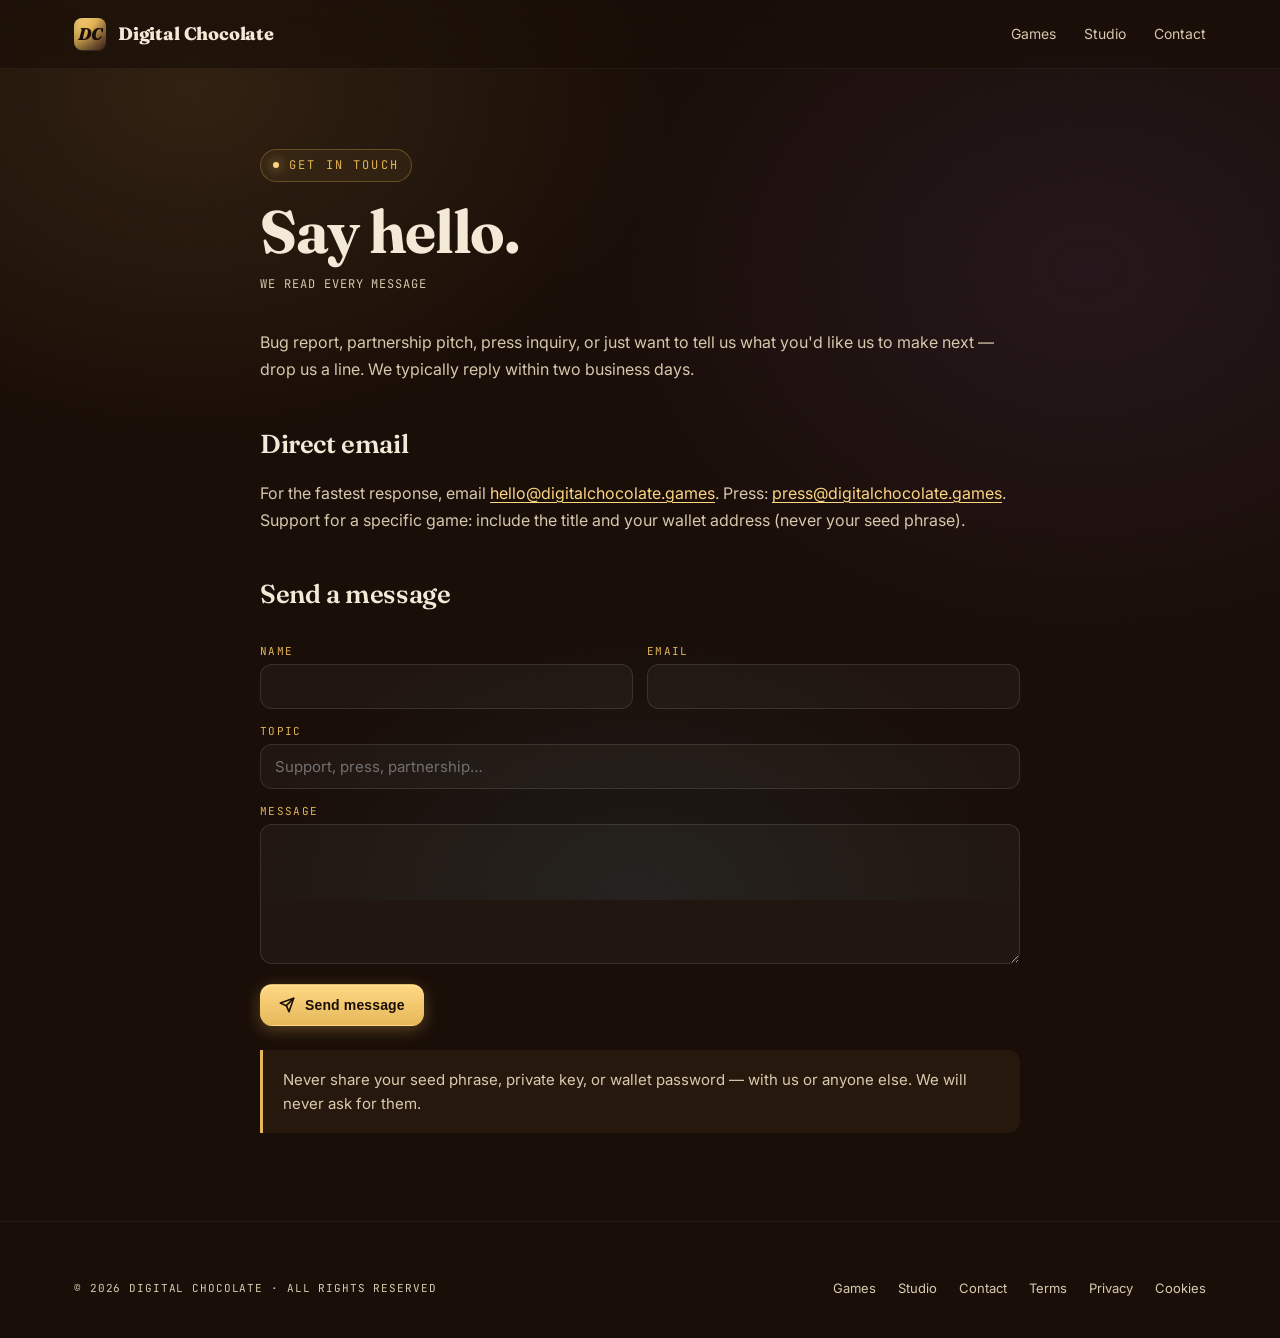
==== contact.html @ 657274f4 "init: Digital Chocolate publisher landing site Static HTML/CSS landing page for Digital Chocolate. F" ====
<!doctype html>
<html lang="en">
  <head>
    <meta charset="utf-8" />
    <meta name="viewport" content="width=device-width,initial-scale=1,viewport-fit=cover" />
    <title>Contact — Digital Chocolate</title>
    <meta name="description" content="Get in touch with Digital Chocolate — support, press, partnerships." />
    <link rel="preconnect" href="https://fonts.googleapis.com" />
    <link rel="preconnect" href="https://fonts.gstatic.com" crossorigin />
    <link
      href="https://fonts.googleapis.com/css2?family=Fraunces:ital,opsz,wght@0,9..144,400;0,9..144,600;0,9..144,800;1,9..144,800&family=Inter:wght@400;500;600;700&family=JetBrains+Mono:wght@400;600&display=swap"
      rel="stylesheet"
    />
    <link rel="stylesheet" href="styles.css" />
    <link rel="icon" href="assets/kaboom-icon.png" />
  </head>
  <body>
    <div class="ambient"></div>

    <nav class="top">
      <div class="inner">
        <a href="index.html" class="brand">
          <span class="brand-mark">DC</span>
          <span>Digital Chocolate</span>
        </a>
        <div class="links">
          <a href="index.html#games">Games</a>
          <a href="index.html#about">Studio</a>
          <a href="contact.html">Contact</a>
        </div>
      </div>
    </nav>

    <main class="wrap">
      <article class="page">
        <span class="eyebrow"><span class="dot"></span> Get in touch</span>
        <h1>Say hello.</h1>
        <div class="updated">WE READ EVERY MESSAGE</div>

        <p>
          Bug report, partnership pitch, press inquiry, or just want to tell us what
          you'd like us to make next — drop us a line. We typically reply within
          two business days.
        </p>

        <h2>Direct email</h2>
        <p>
          For the fastest response, email
          <a class="inline" href="mailto:hello@digitalchocolate.games">hello@digitalchocolate.games</a>.
          Press: <a class="inline" href="mailto:press@digitalchocolate.games">press@digitalchocolate.games</a>.
          Support for a specific game: include the title and your wallet address (never your seed phrase).
        </p>

        <h2>Send a message</h2>
        <form class="contact-form" action="mailto:hello@digitalchocolate.games" method="post" enctype="text/plain">
          <div class="row">
            <div>
              <label for="name">Name</label>
              <input id="name" name="name" type="text" required autocomplete="name" />
            </div>
            <div>
              <label for="email">Email</label>
              <input id="email" name="email" type="email" required autocomplete="email" />
            </div>
          </div>
          <div>
            <label for="topic">Topic</label>
            <input id="topic" name="topic" type="text" placeholder="Support, press, partnership…" />
          </div>
          <div>
            <label for="message">Message</label>
            <textarea id="message" name="message" required></textarea>
          </div>
          <div>
            <button type="submit" class="btn primary">
              <svg viewBox="0 0 24 24" fill="none" stroke="currentColor" stroke-width="2.4" stroke-linecap="round" stroke-linejoin="round"><path d="M22 2 11 13"/><path d="M22 2l-7 20-4-9-9-4 20-7Z"/></svg>
              Send message
            </button>
          </div>
        </form>

        <div class="callout">
          Never share your seed phrase, private key, or wallet password — with us or
          anyone else. We will never ask for them.
        </div>
      </article>
    </main>

    <footer>
      <div class="wrap foot-grid">
        <div class="legal">© 2026 DIGITAL CHOCOLATE · ALL RIGHTS RESERVED</div>
        <div class="foot-links">
          <a href="index.html#games">Games</a>
          <a href="index.html#about">Studio</a>
          <a href="contact.html">Contact</a>
          <a href="terms.html">Terms</a>
          <a href="privacy.html">Privacy</a>
          <a href="cookies.html">Cookies</a>
        </div>
      </div>
    </footer>
  </body>
</html>
---- styles.css ----
:root {
  --cocoa-900: #1a0e08;
  --cocoa-800: #281610;
  --cocoa-700: #3a201a;
  --cocoa-600: #4a2a20;
  --cocoa-500: #6b3a28;
  --cream: #f4ead8;
  --cream-dim: #d9cbb0;
  --gold: #e6b85a;
  --gold-bright: #ffd884;
  --kaboom: #c084ff;
  --kaboom-deep: #1b0639;
  --planes: #5cc8ff;
  --planes-deep: #082236;
}
* { box-sizing: border-box; }
html, body { margin: 0; padding: 0; }
body {
  background: var(--cocoa-900);
  color: var(--cream);
  font-family: "Inter", system-ui, -apple-system, sans-serif;
  font-size: 16px;
  line-height: 1.55;
  -webkit-font-smoothing: antialiased;
  overflow-x: hidden;
}
a { color: inherit; text-decoration: none; }

body::before {
  content: "";
  position: fixed;
  inset: 0;
  pointer-events: none;
  z-index: 100;
  opacity: 0.08;
  mix-blend-mode: overlay;
  background-image: url("data:image/svg+xml;utf8,<svg xmlns='http://www.w3.org/2000/svg' width='200' height='200'><filter id='n'><feTurbulence type='fractalNoise' baseFrequency='0.9' numOctaves='2' stitchTiles='stitch'/><feColorMatrix values='0 0 0 0 0  0 0 0 0 0  0 0 0 0 0  0 0 0 1.2 -0.2'/></filter><rect width='100%25' height='100%25' filter='url(%23n)'/></svg>");
}

.ambient {
  position: fixed;
  inset: 0;
  z-index: -1;
  pointer-events: none;
  background:
    radial-gradient(800px 600px at 15% 10%, rgba(230, 184, 90, 0.12), transparent 60%),
    radial-gradient(900px 700px at 85% 30%, rgba(192, 132, 255, 0.08), transparent 60%),
    radial-gradient(700px 500px at 50% 100%, rgba(92, 200, 255, 0.07), transparent 60%);
}

.wrap { max-width: 1180px; margin: 0 auto; padding: 0 24px; }

nav.top {
  position: sticky;
  top: 0;
  z-index: 50;
  backdrop-filter: blur(14px) saturate(1.2);
  -webkit-backdrop-filter: blur(14px) saturate(1.2);
  background: rgba(26, 14, 8, 0.65);
  border-bottom: 1px solid rgba(244, 234, 216, 0.06);
}
nav.top .inner {
  display: flex;
  align-items: center;
  justify-content: space-between;
  padding: 18px 24px;
  max-width: 1180px;
  margin: 0 auto;
}
.brand {
  display: flex;
  align-items: center;
  gap: 12px;
  font-family: "Fraunces", serif;
  font-weight: 800;
  font-size: 18px;
  letter-spacing: -0.01em;
}
.brand-mark {
  width: 32px;
  height: 32px;
  border-radius: 8px;
  background: linear-gradient(135deg, var(--gold-bright), var(--gold) 40%, var(--cocoa-600));
  display: grid;
  place-items: center;
  font-family: "Fraunces", serif;
  font-style: italic;
  font-weight: 800;
  color: var(--cocoa-900);
  font-size: 17px;
  box-shadow: inset 0 -8px 14px rgba(0, 0, 0, 0.25), 0 1px 0 rgba(255, 255, 255, 0.1);
}
nav .links {
  display: flex;
  gap: 28px;
  font-size: 14px;
  color: var(--cream-dim);
}
nav .links a:hover { color: var(--gold-bright); }
@media (max-width: 640px) { nav .links { display: none; } }

.hero {
  padding: 88px 0 72px;
  position: relative;
}
.eyebrow {
  display: inline-flex;
  align-items: center;
  gap: 10px;
  font-family: "JetBrains Mono", monospace;
  font-size: 12px;
  letter-spacing: 0.18em;
  text-transform: uppercase;
  color: var(--gold);
  padding: 6px 12px;
  border: 1px solid rgba(230, 184, 90, 0.3);
  border-radius: 999px;
  background: rgba(230, 184, 90, 0.06);
}
.eyebrow .dot {
  width: 6px;
  height: 6px;
  border-radius: 999px;
  background: var(--gold-bright);
  box-shadow: 0 0 12px var(--gold-bright);
}
h1.title {
  font-family: "Fraunces", serif;
  font-weight: 800;
  font-size: clamp(48px, 7.5vw, 92px);
  line-height: 0.98;
  letter-spacing: -0.03em;
  margin: 22px 0 18px;
  color: var(--cream);
}
h1.title .italic {
  font-style: italic;
  background: linear-gradient(180deg, var(--gold-bright), var(--gold));
  -webkit-background-clip: text;
  background-clip: text;
  color: transparent;
}
.lede {
  font-size: 20px;
  line-height: 1.5;
  max-width: 640px;
  color: var(--cream-dim);
}
.hero-meta {
  margin-top: 36px;
  display: flex;
  gap: 36px;
  flex-wrap: wrap;
  font-size: 13px;
  color: var(--cream-dim);
}
.hero-meta div { display: flex; flex-direction: column; gap: 4px; }
.hero-meta strong {
  font-family: "Fraunces", serif;
  font-weight: 600;
  font-size: 22px;
  color: var(--cream);
  letter-spacing: -0.01em;
}

section.games { padding: 24px 0 80px; }
.section-head {
  display: flex;
  align-items: baseline;
  justify-content: space-between;
  margin-bottom: 36px;
}
.section-head h2 {
  font-family: "Fraunces", serif;
  font-weight: 600;
  font-size: 32px;
  letter-spacing: -0.02em;
  margin: 0;
}
.section-head .count {
  font-family: "JetBrains Mono", monospace;
  font-size: 12px;
  color: var(--cream-dim);
  letter-spacing: 0.1em;
}

.game-grid {
  display: grid;
  grid-template-columns: repeat(2, 1fr);
  gap: 24px;
}
@media (max-width: 860px) { .game-grid { grid-template-columns: 1fr; } }

.card {
  position: relative;
  border-radius: 24px;
  overflow: hidden;
  background: var(--cocoa-800);
  border: 1px solid rgba(244, 234, 216, 0.08);
  transition: transform 0.35s cubic-bezier(0.2, 0.8, 0.2, 1), border-color 0.3s;
  display: flex;
  flex-direction: column;
}
.card:hover {
  transform: translateY(-4px);
  border-color: rgba(244, 234, 216, 0.2);
}
.card .top {
  position: relative;
  aspect-ratio: 16 / 10;
}
.card .top-fill {
  position: absolute;
  inset: 0;
  overflow: hidden;
}
.card .top-fill::after {
  content: "";
  position: absolute;
  inset: 0;
  background: linear-gradient(180deg, transparent 40%, var(--cocoa-800) 100%);
}
.card .top-bg {
  position: absolute;
  inset: 0;
  background-size: cover;
  background-position: center;
  transform: scale(1.04);
  transition: transform 0.6s ease;
}
.card:hover .top-bg { transform: scale(1.08); }

.card.kaboom .top-bg {
  background:
    radial-gradient(circle at 30% 40%, rgba(192, 132, 255, 0.45), transparent 60%),
    radial-gradient(circle at 70% 60%, rgba(255, 100, 200, 0.3), transparent 60%),
    linear-gradient(135deg, var(--kaboom-deep), #2d0a52);
}
.card.planes .top-bg {
  background:
    radial-gradient(circle at 30% 30%, rgba(92, 200, 255, 0.4), transparent 60%),
    radial-gradient(circle at 70% 70%, rgba(100, 255, 200, 0.2), transparent 60%),
    linear-gradient(135deg, var(--planes-deep), #103a55);
}

.card .top-icon {
  position: absolute;
  bottom: -36px;
  left: 28px;
  width: 96px;
  height: 96px;
  border-radius: 22px;
  z-index: 2;
  background: var(--cocoa-700);
  border: 3px solid var(--cocoa-800);
  box-shadow: 0 20px 40px rgba(0, 0, 0, 0.5);
  overflow: hidden;
}
.card .top-icon img { width: 100%; height: 100%; object-fit: cover; display: block; }

.card .body { padding: 56px 28px 28px; }
.card h3 {
  font-family: "Fraunces", serif;
  font-weight: 700;
  font-size: 30px;
  letter-spacing: -0.02em;
  margin: 0 0 4px;
}
.card .tagline {
  font-size: 13px;
  color: var(--cream-dim);
  margin-bottom: 18px;
  display: flex;
  gap: 10px;
  align-items: center;
}
.card .tagline .pill {
  font-family: "JetBrains Mono", monospace;
  font-size: 10.5px;
  letter-spacing: 0.1em;
  text-transform: uppercase;
  padding: 3px 8px;
  border-radius: 999px;
  background: rgba(244, 234, 216, 0.08);
  color: var(--cream);
}
.card.kaboom .tagline .pill { background: rgba(192, 132, 255, 0.15); color: var(--kaboom); }
.card.planes .tagline .pill { background: rgba(92, 200, 255, 0.15); color: var(--planes); }

.card p.desc {
  color: var(--cream-dim);
  font-size: 15px;
  line-height: 1.6;
  margin: 0 0 22px;
}

.feat-list {
  list-style: none;
  padding: 0;
  margin: 0 0 26px;
  display: grid;
  gap: 8px;
}
.feat-list li {
  display: flex;
  gap: 10px;
  align-items: flex-start;
  font-size: 14px;
  color: var(--cream-dim);
}
.feat-list li::before {
  content: "";
  flex-shrink: 0;
  margin-top: 7px;
  width: 5px;
  height: 5px;
  border-radius: 999px;
  background: var(--gold);
}
.card.kaboom .feat-list li::before { background: var(--kaboom); }
.card.planes .feat-list li::before { background: var(--planes); }

.meta-row {
  display: flex;
  gap: 18px;
  flex-wrap: wrap;
  font-family: "JetBrains Mono", monospace;
  font-size: 11px;
  color: var(--cream-dim);
  margin-bottom: 22px;
  padding-top: 18px;
  border-top: 1px dashed rgba(244, 234, 216, 0.1);
}
.meta-row span strong { color: var(--cream); font-weight: 600; }

.cta-row { display: flex; gap: 10px; flex-wrap: wrap; }
.btn {
  display: inline-flex;
  align-items: center;
  gap: 10px;
  padding: 12px 18px;
  border-radius: 12px;
  font-weight: 600;
  font-size: 14px;
  letter-spacing: 0.01em;
  transition: transform 0.15s, background 0.2s, box-shadow 0.2s;
  border: 1px solid transparent;
  cursor: pointer;
}
.btn:hover { transform: translateY(-1px); }
.btn.primary {
  background: linear-gradient(180deg, var(--gold-bright), var(--gold));
  color: var(--cocoa-900);
  box-shadow: 0 4px 16px rgba(230, 184, 90, 0.3), inset 0 1px 0 rgba(255, 255, 255, 0.3);
}
.btn.primary:hover { box-shadow: 0 6px 22px rgba(230, 184, 90, 0.45), inset 0 1px 0 rgba(255, 255, 255, 0.3); }
.btn.ghost {
  background: rgba(244, 234, 216, 0.05);
  border-color: rgba(244, 234, 216, 0.15);
  color: var(--cream);
}
.btn.ghost:hover { background: rgba(244, 234, 216, 0.1); }
.btn svg { width: 16px; height: 16px; }

section.about {
  padding: 80px 0;
  border-top: 1px solid rgba(244, 234, 216, 0.06);
}
.about-grid {
  display: grid;
  grid-template-columns: 1.2fr 1fr;
  gap: 64px;
  align-items: start;
}
@media (max-width: 860px) { .about-grid { grid-template-columns: 1fr; gap: 32px; } }
.about h2 {
  font-family: "Fraunces", serif;
  font-weight: 600;
  font-size: clamp(32px, 4.5vw, 48px);
  letter-spacing: -0.02em;
  line-height: 1.05;
  margin: 0 0 24px;
}
.about h2 em { font-style: italic; color: var(--gold); }
.about p { color: var(--cream-dim); font-size: 17px; line-height: 1.65; }
.about p + p { margin-top: 16px; }

.pillars { display: grid; gap: 14px; }
.pillar {
  padding: 20px 22px;
  border: 1px solid rgba(244, 234, 216, 0.08);
  border-radius: 16px;
  background: rgba(244, 234, 216, 0.02);
}
.pillar h4 {
  font-family: "Fraunces", serif;
  font-weight: 600;
  font-size: 18px;
  margin: 0 0 6px;
  color: var(--cream);
  letter-spacing: -0.01em;
}
.pillar p { font-size: 14px; margin: 0; color: var(--cream-dim); }
.pillar .ico {
  font-family: "JetBrains Mono", monospace;
  font-size: 11px;
  color: var(--gold);
  letter-spacing: 0.15em;
  margin-bottom: 4px;
}

/* Legal/info subpages */
.page {
  padding: 80px 0 64px;
  max-width: 760px;
  margin: 0 auto;
}
.page .eyebrow { margin-bottom: 18px; }
.page h1 {
  font-family: "Fraunces", serif;
  font-weight: 700;
  font-size: clamp(38px, 5.5vw, 60px);
  line-height: 1.05;
  letter-spacing: -0.02em;
  margin: 0 0 12px;
  color: var(--cream);
}
.page .updated {
  font-family: "JetBrains Mono", monospace;
  font-size: 12px;
  color: var(--cream-dim);
  letter-spacing: 0.08em;
  margin-bottom: 36px;
}
.page h2 {
  font-family: "Fraunces", serif;
  font-weight: 600;
  font-size: 26px;
  letter-spacing: -0.015em;
  margin: 40px 0 12px;
  color: var(--cream);
}
.page h3 {
  font-family: "Fraunces", serif;
  font-weight: 600;
  font-size: 19px;
  margin: 28px 0 8px;
  color: var(--cream);
}
.page p, .page li {
  color: var(--cream-dim);
  font-size: 16px;
  line-height: 1.7;
}
.page ul { padding-left: 22px; }
.page a.inline { color: var(--gold-bright); text-decoration: underline; text-underline-offset: 3px; }
.page a.inline:hover { color: var(--gold); }
.page .callout {
  margin: 24px 0;
  padding: 18px 20px;
  border-left: 3px solid var(--gold);
  background: rgba(230, 184, 90, 0.06);
  border-radius: 0 12px 12px 0;
  color: var(--cream-dim);
  font-size: 15px;
}

/* Contact form */
.contact-form {
  margin-top: 28px;
  display: grid;
  gap: 14px;
}
.contact-form label {
  font-family: "JetBrains Mono", monospace;
  font-size: 11px;
  letter-spacing: 0.12em;
  text-transform: uppercase;
  color: var(--gold);
  margin-bottom: 4px;
  display: block;
}
.contact-form input,
.contact-form textarea {
  width: 100%;
  background: rgba(244, 234, 216, 0.04);
  border: 1px solid rgba(244, 234, 216, 0.12);
  border-radius: 12px;
  padding: 12px 14px;
  color: var(--cream);
  font-family: inherit;
  font-size: 15px;
  transition: border-color 0.2s, background 0.2s;
}
.contact-form input:focus,
.contact-form textarea:focus {
  outline: none;
  border-color: var(--gold);
  background: rgba(244, 234, 216, 0.06);
}
.contact-form textarea { resize: vertical; min-height: 140px; }
.contact-form .row { display: grid; grid-template-columns: 1fr 1fr; gap: 14px; }
@media (max-width: 640px) { .contact-form .row { grid-template-columns: 1fr; } }

footer {
  padding: 56px 0 40px;
  border-top: 1px solid rgba(244, 234, 216, 0.06);
  color: var(--cream-dim);
  font-size: 13px;
}
.foot-grid {
  display: flex;
  justify-content: space-between;
  align-items: center;
  flex-wrap: wrap;
  gap: 24px;
}
.foot-grid .legal { font-family: "JetBrains Mono", monospace; font-size: 11px; letter-spacing: 0.08em; }
.foot-links { display: flex; gap: 22px; flex-wrap: wrap; }
.foot-links a:hover { color: var(--gold-bright); }
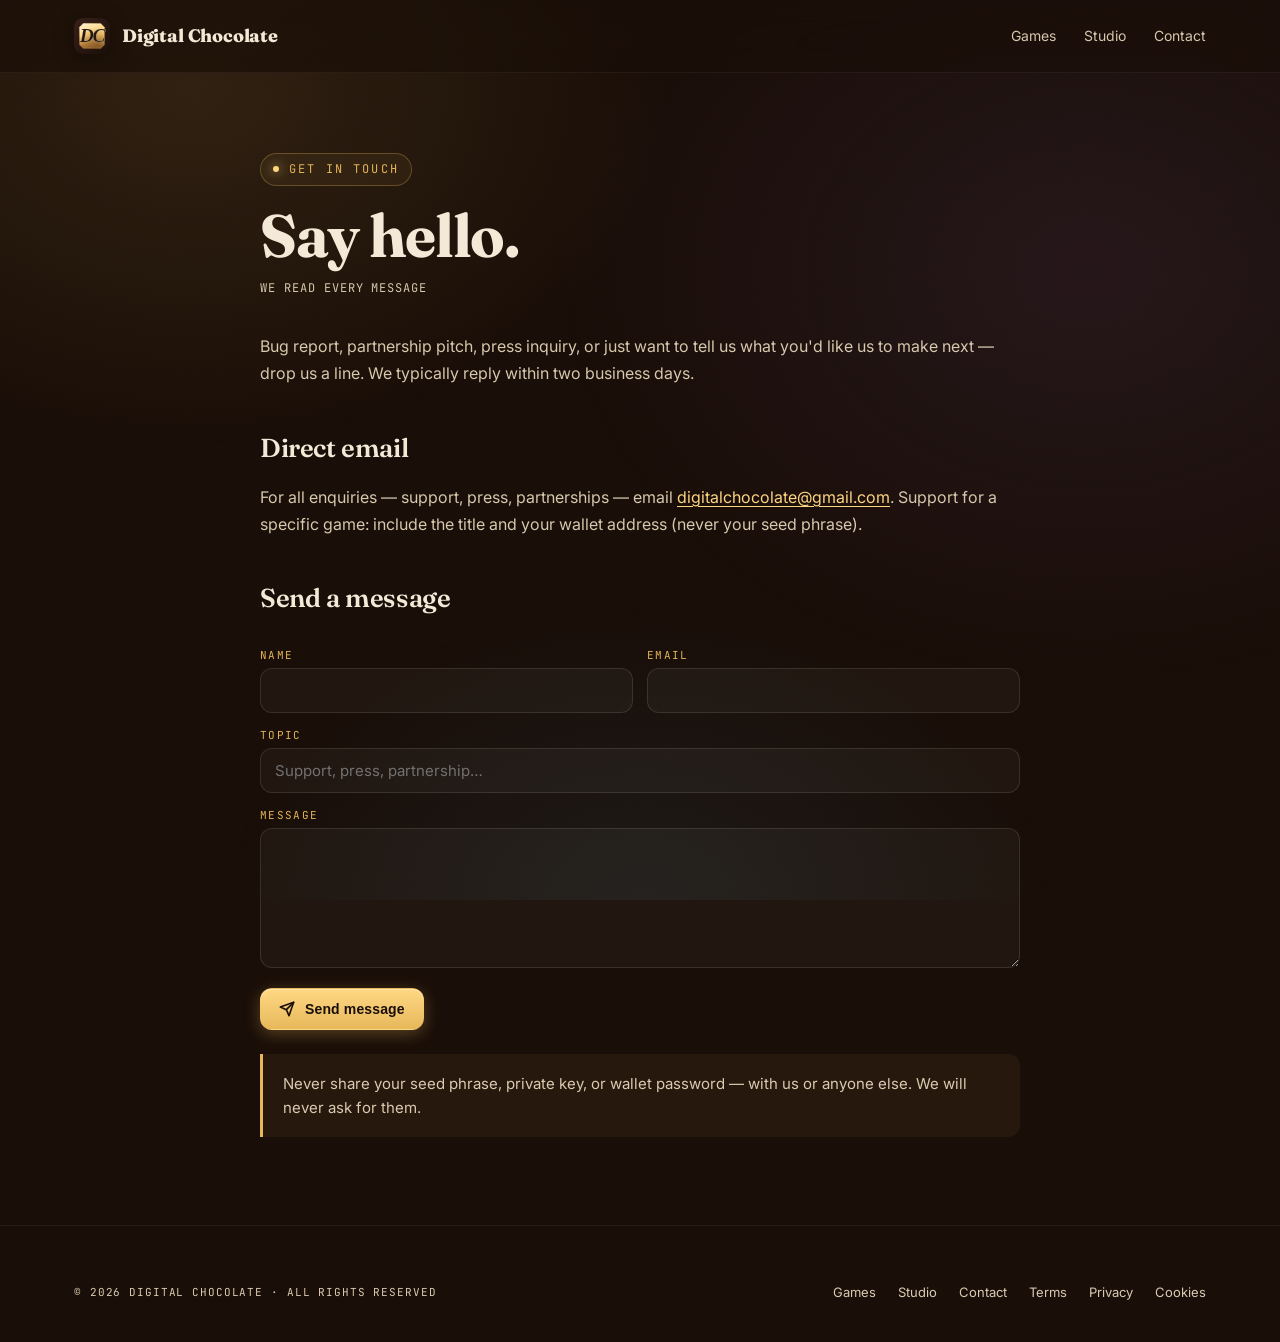
==== commit 530b4cd9: "brand: Digital Chocolate logo + favicon + OG card; consolidate email New brand mark (chamfered choco" ====
--- a/contact.html
+++ b/contact.html
@@ -12,7 +12,9 @@
       rel="stylesheet"
     />
     <link rel="stylesheet" href="styles.css" />
-    <link rel="icon" href="assets/kaboom-icon.png" />
+    <link rel="icon" type="image/svg+xml" href="assets/logo.svg" />
+    <link rel="icon" type="image/png" sizes="32x32" href="assets/favicon-32.png" />
+    <link rel="apple-touch-icon" sizes="180x180" href="assets/apple-touch-icon.png" />
   </head>
   <body>
     <div class="ambient"></div>
@@ -20,7 +22,7 @@
     <nav class="top">
       <div class="inner">
         <a href="index.html" class="brand">
-          <span class="brand-mark">DC</span>
+          <img class="brand-mark" src="assets/logo.svg" alt="Digital Chocolate logo" width="36" height="36" />
           <span>Digital Chocolate</span>
         </a>
         <div class="links">
@@ -45,14 +47,13 @@
 
         <h2>Direct email</h2>
         <p>
-          For the fastest response, email
-          <a class="inline" href="mailto:hello@digitalchocolate.games">hello@digitalchocolate.games</a>.
-          Press: <a class="inline" href="mailto:press@digitalchocolate.games">press@digitalchocolate.games</a>.
+          For all enquiries — support, press, partnerships — email
+          <a class="inline" href="mailto:digitalchocolate@gmail.com">digitalchocolate@gmail.com</a>.
           Support for a specific game: include the title and your wallet address (never your seed phrase).
         </p>
 
         <h2>Send a message</h2>
-        <form class="contact-form" action="mailto:hello@digitalchocolate.games" method="post" enctype="text/plain">
+        <form class="contact-form" action="mailto:digitalchocolate@gmail.com" method="post" enctype="text/plain">
           <div class="row">
             <div>
               <label for="name">Name</label>
--- a/styles.css
+++ b/styles.css
@@ -77,18 +77,11 @@
   letter-spacing: -0.01em;
 }
 .brand-mark {
-  width: 32px;
-  height: 32px;
-  border-radius: 8px;
-  background: linear-gradient(135deg, var(--gold-bright), var(--gold) 40%, var(--cocoa-600));
-  display: grid;
-  place-items: center;
-  font-family: "Fraunces", serif;
-  font-style: italic;
-  font-weight: 800;
-  color: var(--cocoa-900);
-  font-size: 17px;
-  box-shadow: inset 0 -8px 14px rgba(0, 0, 0, 0.25), 0 1px 0 rgba(255, 255, 255, 0.1);
+  width: 36px;
+  height: 36px;
+  border-radius: 9px;
+  display: block;
+  filter: drop-shadow(0 4px 10px rgba(0, 0, 0, 0.35));
 }
 nav .links {
   display: flex;
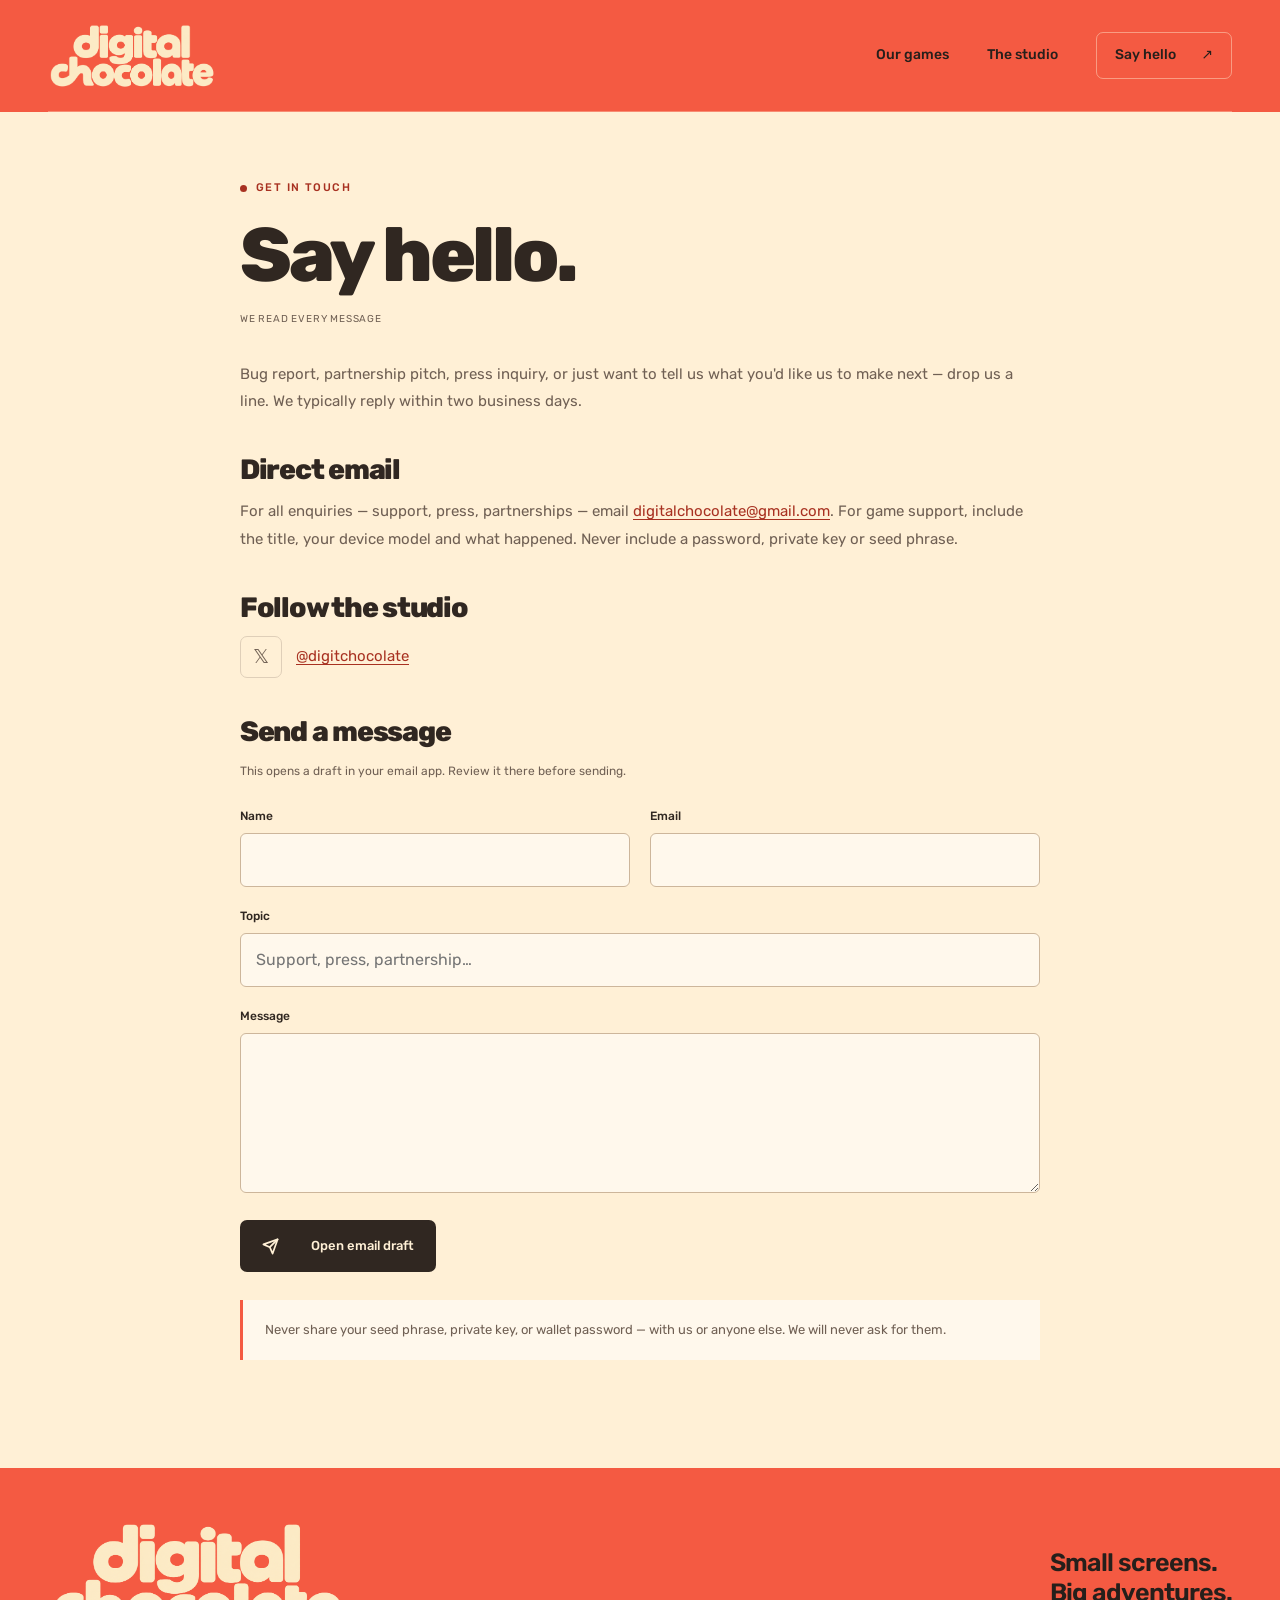
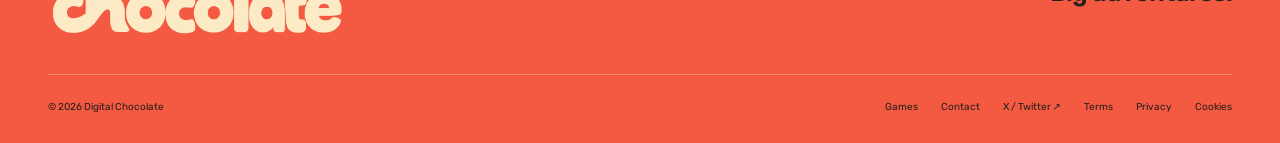
==== commit c9a1aa66: "Refresh Digital Chocolate identity and game portfolio" ====
--- a/contact.html
+++ b/contact.html
@@ -2,71 +2,131 @@
 <html lang="en">
   <head>
     <meta charset="utf-8" />
-    <meta name="viewport" content="width=device-width,initial-scale=1,viewport-fit=cover" />
+    <meta
+      name="viewport"
+      content="width=device-width,initial-scale=1,viewport-fit=cover"
+    />
     <title>Contact — Digital Chocolate</title>
-    <meta name="description" content="Get in touch with Digital Chocolate — support, press, partnerships." />
-    <link rel="preconnect" href="https://fonts.googleapis.com" />
-    <link rel="preconnect" href="https://fonts.gstatic.com" crossorigin />
-    <link
-      href="https://fonts.googleapis.com/css2?family=Fraunces:ital,opsz,wght@0,9..144,400;0,9..144,600;0,9..144,800;1,9..144,800&family=Inter:wght@400;500;600;700&family=JetBrains+Mono:wght@400;600&display=swap"
-      rel="stylesheet"
+    <meta
+      name="description"
+      content="Get in touch with Digital Chocolate — support, press, partnerships."
     />
     <link rel="stylesheet" href="styles.css" />
-    <link rel="icon" type="image/svg+xml" href="assets/logo.svg" />
-    <link rel="icon" type="image/png" sizes="32x32" href="assets/favicon-32.png" />
-    <link rel="apple-touch-icon" sizes="180x180" href="assets/apple-touch-icon.png" />
+    <link
+      rel="icon"
+      type="image/png"
+      sizes="32x32"
+      href="assets/favicon-32.png"
+    />
+    <link
+      rel="apple-touch-icon"
+      sizes="180x180"
+      href="assets/apple-touch-icon.png"
+    />
+    <meta name="theme-color" content="#F45A42" />
+    <link rel="canonical" href="https://digitalchocolate.co/contact.html" />
+    <meta name="twitter:site" content="@digitchocolate" />
+    <meta
+      property="og:image"
+      content="https://digitalchocolate.co/assets/og-image.png"
+    />
   </head>
   <body>
-    <div class="ambient"></div>
+    <a class="skip-link" href="#main">Skip to content</a>
 
-    <nav class="top">
+    <nav class="top" aria-label="Main navigation">
       <div class="inner">
-        <a href="index.html" class="brand">
-          <img class="brand-mark" src="assets/logo.svg" alt="Digital Chocolate logo" width="36" height="36" />
-          <span>Digital Chocolate</span>
-        </a>
+        <a href="index.html" class="brand" aria-label="Digital Chocolate home"
+          ><img
+            class="brand-wordmark"
+            src="assets/brand/wordmark.png"
+            alt="Digital Chocolate"
+            width="2020"
+            height="778"
+        /></a>
         <div class="links">
-          <a href="index.html#games">Games</a>
-          <a href="index.html#about">Studio</a>
-          <a href="contact.html">Contact</a>
+          <a href="index.html#games">Our games</a
+          ><a href="index.html#about">The studio</a
+          ><a class="nav-contact" href="contact.html" aria-current="page"
+            >Say hello <span aria-hidden="true">↗</span></a
+          >
         </div>
       </div>
     </nav>
 
-    <main class="wrap">
+    <main class="wrap" id="main">
       <article class="page">
         <span class="eyebrow"><span class="dot"></span> Get in touch</span>
         <h1>Say hello.</h1>
         <div class="updated">WE READ EVERY MESSAGE</div>
 
         <p>
-          Bug report, partnership pitch, press inquiry, or just want to tell us what
-          you'd like us to make next — drop us a line. We typically reply within
-          two business days.
+          Bug report, partnership pitch, press inquiry, or just want to tell us
+          what you'd like us to make next — drop us a line. We typically reply
+          within two business days.
         </p>
 
         <h2>Direct email</h2>
         <p>
           For all enquiries — support, press, partnerships — email
-          <a class="inline" href="mailto:digitalchocolate@gmail.com">digitalchocolate@gmail.com</a>.
-          Support for a specific game: include the title and your wallet address (never your seed phrase).
+          <a class="inline" href="mailto:digitalchocolate@gmail.com"
+            >digitalchocolate@gmail.com</a
+          >. For game support, include the title, your device model and what
+          happened. Never include a password, private key or seed phrase.
         </p>
 
+        <h2>Follow the studio</h2>
+        <p class="contact-social">
+          <span aria-hidden="true">𝕏</span
+          ><a
+            class="inline"
+            href="https://x.com/digitchocolate"
+            target="_blank"
+            rel="noopener noreferrer"
+            >@digitchocolate</a
+          >
+        </p>
         <h2>Send a message</h2>
-        <form class="contact-form" action="mailto:digitalchocolate@gmail.com" method="post" enctype="text/plain">
+        <p class="contact-note" id="email-note">
+          This opens a draft in your email app. Review it there before sending.
+        </p>
+        <form
+          class="contact-form"
+          aria-describedby="email-note"
+          action="mailto:digitalchocolate@gmail.com"
+          method="post"
+          enctype="text/plain"
+        >
           <div class="row">
             <div>
               <label for="name">Name</label>
-              <input id="name" name="name" type="text" required autocomplete="name" />
+              <input
+                id="name"
+                name="name"
+                type="text"
+                required
+                autocomplete="name"
+              />
             </div>
             <div>
               <label for="email">Email</label>
-              <input id="email" name="email" type="email" required autocomplete="email" />
+              <input
+                id="email"
+                name="email"
+                type="email"
+                required
+                autocomplete="email"
+              />
             </div>
           </div>
           <div>
             <label for="topic">Topic</label>
-            <input id="topic" name="topic" type="text" placeholder="Support, press, partnership…" />
+            <input
+              id="topic"
+              name="topic"
+              type="text"
+              placeholder="Support, press, partnership…"
+            />
           </div>
           <div>
             <label for="message">Message</label>
@@ -74,31 +134,61 @@
           </div>
           <div>
             <button type="submit" class="btn primary">
-              <svg viewBox="0 0 24 24" fill="none" stroke="currentColor" stroke-width="2.4" stroke-linecap="round" stroke-linejoin="round"><path d="M22 2 11 13"/><path d="M22 2l-7 20-4-9-9-4 20-7Z"/></svg>
-              Send message
+              <svg
+                viewBox="0 0 24 24"
+                fill="none"
+                stroke="currentColor"
+                stroke-width="2.4"
+                stroke-linecap="round"
+                stroke-linejoin="round"
+              >
+                <path d="M22 2 11 13" />
+                <path d="M22 2l-7 20-4-9-9-4 20-7Z" />
+              </svg>
+              Open email draft
             </button>
           </div>
         </form>
 
         <div class="callout">
-          Never share your seed phrase, private key, or wallet password — with us or
-          anyone else. We will never ask for them.
+          Never share your seed phrase, private key, or wallet password — with
+          us or anyone else. We will never ask for them.
         </div>
       </article>
     </main>
 
     <footer>
-      <div class="wrap foot-grid">
-        <div class="legal">© 2026 DIGITAL CHOCOLATE · ALL RIGHTS RESERVED</div>
-        <div class="foot-links">
-          <a href="index.html#games">Games</a>
-          <a href="index.html#about">Studio</a>
-          <a href="contact.html">Contact</a>
-          <a href="terms.html">Terms</a>
-          <a href="privacy.html">Privacy</a>
-          <a href="cookies.html">Cookies</a>
+      <div class="wrap">
+        <div class="footer-top">
+          <a
+            class="footer-brand"
+            href="index.html"
+            aria-label="Digital Chocolate home"
+            ><img
+              src="assets/brand/wordmark.png"
+              alt="Digital Chocolate"
+              width="2020"
+              height="778"
+              loading="lazy"
+          /></a>
+          <p>Small screens.<br />Big adventures.</p>
+        </div>
+        <div class="foot-grid">
+          <div class="legal">© 2026 Digital Chocolate</div>
+          <div class="foot-links">
+            <a href="index.html#games">Games</a
+            ><a href="contact.html">Contact</a
+            ><a
+              href="https://x.com/digitchocolate"
+              target="_blank"
+              rel="noopener noreferrer"
+              >X / Twitter ↗</a
+            ><a href="terms.html">Terms</a><a href="privacy.html">Privacy</a
+            ><a href="cookies.html">Cookies</a>
+          </div>
         </div>
       </div>
     </footer>
+    <script src="contact.js" defer></script>
   </body>
 </html>
--- a/styles.css
+++ b/styles.css
@@ -1,513 +1,1504 @@
+@font-face {
+  font-family: Rubik;
+  src: url("assets/fonts/rubik-latin-400-normal.woff2") format("woff2");
+  font-weight: 400;
+  font-display: swap;
+}
+@font-face {
+  font-family: Rubik;
+  src: url("assets/fonts/rubik-latin-500-normal.woff2") format("woff2");
+  font-weight: 500;
+  font-display: swap;
+}
+@font-face {
+  font-family: Rubik;
+  src: url("assets/fonts/rubik-latin-600-normal.woff2") format("woff2");
+  font-weight: 600;
+  font-display: swap;
+}
+@font-face {
+  font-family: Rubik;
+  src: url("assets/fonts/rubik-latin-700-normal.woff2") format("woff2");
+  font-weight: 700;
+  font-display: swap;
+}
+@font-face {
+  font-family: Rubik;
+  src: url("assets/fonts/rubik-latin-800-normal.woff2") format("woff2");
+  font-weight: 800;
+  font-display: swap;
+}
+@font-face {
+  font-family: "Lilita One";
+  src: url("assets/fonts/lilita-one-latin-400-normal.woff2") format("woff2");
+  font-weight: 400;
+  font-display: swap;
+}
 :root {
-  --cocoa-900: #1a0e08;
-  --cocoa-800: #281610;
-  --cocoa-700: #3a201a;
-  --cocoa-600: #4a2a20;
-  --cocoa-500: #6b3a28;
-  --cream: #f4ead8;
-  --cream-dim: #d9cbb0;
-  --gold: #e6b85a;
-  --gold-bright: #ffd884;
-  --kaboom: #c084ff;
-  --kaboom-deep: #1b0639;
-  --planes: #5cc8ff;
-  --planes-deep: #082236;
-}
-* { box-sizing: border-box; }
-html, body { margin: 0; padding: 0; }
+  --coral: #f45a42;
+  --coral-dark: #a83121;
+  --cream: #fff0d6;
+  --paper: #fff8ec;
+  --ink: #302721;
+  --on-coral: #261f1b;
+  --muted: #706054;
+  --line: #dfcfb9;
+  --soft: #f7e8cf;
+  --ease: cubic-bezier(0.2, 0.7, 0.3, 1);
+}
+* {
+  box-sizing: border-box;
+}
+html {
+  scroll-behavior: smooth;
+  scroll-padding-top: 30px;
+}
 body {
-  background: var(--cocoa-900);
+  margin: 0;
+  background: var(--cream);
+  color: var(--ink);
+  font-family: Rubik, system-ui, sans-serif;
+  line-height: 1.6;
+  -webkit-font-smoothing: antialiased;
+}
+a {
+  color: inherit;
+  text-decoration: none;
+}
+img {
+  display: block;
+  max-width: 100%;
+  height: auto;
+}
+button,
+input,
+textarea {
+  font: inherit;
+}
+button,
+a {
+  -webkit-tap-highlight-color: transparent;
+}
+button {
+  cursor: pointer;
+}
+::selection {
+  background: var(--ink);
   color: var(--cream);
-  font-family: "Inter", system-ui, -apple-system, sans-serif;
-  font-size: 16px;
-  line-height: 1.55;
-  -webkit-font-smoothing: antialiased;
-  overflow-x: hidden;
-}
-a { color: inherit; text-decoration: none; }
-
-body::before {
-  content: "";
+}
+a:focus-visible,
+button:focus-visible,
+input:focus-visible,
+textarea:focus-visible {
+  outline: 3px solid currentColor;
+  outline-offset: 5px;
+}
+p {
+  margin: 0 0 1em;
+  text-wrap: pretty;
+}
+h1,
+h2,
+h3 {
+  margin: 0;
+  line-height: 1.04;
+  letter-spacing: -0.045em;
+  text-wrap: balance;
+}
+h1,
+h2 {
+  font-weight: 800;
+}
+h3 {
+  font-weight: 700;
+}
+.wrap {
+  width: min(1320px, calc(100% - 96px));
+  margin-inline: auto;
+}
+.skip-link {
   position: fixed;
-  inset: 0;
-  pointer-events: none;
-  z-index: 100;
-  opacity: 0.08;
-  mix-blend-mode: overlay;
-  background-image: url("data:image/svg+xml;utf8,<svg xmlns='http://www.w3.org/2000/svg' width='200' height='200'><filter id='n'><feTurbulence type='fractalNoise' baseFrequency='0.9' numOctaves='2' stitchTiles='stitch'/><feColorMatrix values='0 0 0 0 0  0 0 0 0 0  0 0 0 0 0  0 0 0 1.2 -0.2'/></filter><rect width='100%25' height='100%25' filter='url(%23n)'/></svg>");
-}
-
-.ambient {
-  position: fixed;
-  inset: 0;
-  z-index: -1;
-  pointer-events: none;
-  background:
-    radial-gradient(800px 600px at 15% 10%, rgba(230, 184, 90, 0.12), transparent 60%),
-    radial-gradient(900px 700px at 85% 30%, rgba(192, 132, 255, 0.08), transparent 60%),
-    radial-gradient(700px 500px at 50% 100%, rgba(92, 200, 255, 0.07), transparent 60%);
-}
-
-.wrap { max-width: 1180px; margin: 0 auto; padding: 0 24px; }
-
+  top: 12px;
+  left: 12px;
+  z-index: 20;
+  padding: 12px 20px;
+  background: var(--ink);
+  color: var(--cream);
+  transform: translateY(-180%);
+}
+.skip-link:focus {
+  transform: none;
+}
 nav.top {
-  position: sticky;
-  top: 0;
-  z-index: 50;
-  backdrop-filter: blur(14px) saturate(1.2);
-  -webkit-backdrop-filter: blur(14px) saturate(1.2);
-  background: rgba(26, 14, 8, 0.65);
-  border-bottom: 1px solid rgba(244, 234, 216, 0.06);
+  background: var(--coral);
+  color: var(--cream);
 }
 nav.top .inner {
+  width: min(1320px, calc(100% - 96px));
+  margin: auto;
+  min-height: 112px;
   display: flex;
   align-items: center;
   justify-content: space-between;
-  padding: 18px 24px;
-  max-width: 1180px;
-  margin: 0 auto;
+  border-bottom: 1px solid #fff0d655;
+  gap: 30px;
 }
 .brand {
+  display: block;
+  flex: none;
+}
+.brand-wordmark {
+  width: 169px;
+  height: auto;
+}
+.links {
+  color: var(--on-coral);
   display: flex;
   align-items: center;
-  gap: 12px;
-  font-family: "Fraunces", serif;
-  font-weight: 800;
-  font-size: 18px;
-  letter-spacing: -0.01em;
-}
-.brand-mark {
-  width: 36px;
-  height: 36px;
-  border-radius: 9px;
-  display: block;
-  filter: drop-shadow(0 4px 10px rgba(0, 0, 0, 0.35));
-}
-nav .links {
-  display: flex;
-  gap: 28px;
+  gap: 38px;
   font-size: 14px;
-  color: var(--cream-dim);
-}
-nav .links a:hover { color: var(--gold-bright); }
-@media (max-width: 640px) { nav .links { display: none; } }
-
+  font-weight: 500;
+}
+.links a {
+  position: relative;
+  padding: 12px 0;
+}
+.links a:after {
+  content: "";
+  position: absolute;
+  left: 0;
+  bottom: 4px;
+  width: 100%;
+  height: 1px;
+  background: currentColor;
+  transform: scaleX(0);
+  transform-origin: left;
+  transition: transform 0.2s;
+}
+.links a:hover:after,
+.links a[aria-current="page"]:after {
+  transform: scaleX(1);
+}
+.links .nav-contact {
+  border: 1px solid #fff0d670;
+  padding: 11px 18px;
+  border-radius: 7px;
+}
+.links .nav-contact:after {
+  display: none;
+}
+.nav-contact span {
+  margin-left: 22px;
+}
+.nav-contact:hover {
+  background: #fff0d614;
+}
 .hero {
-  padding: 88px 0 72px;
-  position: relative;
+  background: var(--coral);
+  color: var(--cream);
+  overflow: hidden;
+}
+.hero-grid {
+  display: grid;
+  grid-template-columns: 1.3fr 1fr;
+  gap: 20px;
+  align-items: center;
+  padding-top: 67px;
+  padding-bottom: 63px;
 }
 .eyebrow {
+  text-transform: uppercase;
+  letter-spacing: 0.13em;
+  font-size: 11px;
+  font-weight: 500;
+  line-height: 1.5;
+  margin: 0 0 24px;
+  display: flex;
+  align-items: center;
+  gap: 9px;
+}
+.dot {
+  width: 7px;
+  height: 7px;
+  border-radius: 50%;
+  background: currentColor;
+  display: inline-block;
+}
+.hero h1 {
+  color: var(--paper);
+  font-size: clamp(54px, 6.55vw, 94px);
+  letter-spacing: -0.06em;
+  line-height: 1.03;
+  max-width: 800px;
+}
+.hero-copy > .eyebrow,
+.hero-note,
+.hero-bottom {
+  color: var(--on-coral);
+}
+.lede {
+  color: var(--on-coral);
+  font-size: 17px;
+  line-height: 1.7;
+  max-width: 450px;
+  margin: 26px 0 30px;
+}
+.btn {
   display: inline-flex;
   align-items: center;
+  justify-content: center;
+  gap: 32px;
+  min-height: 52px;
+  padding: 14px 22px;
+  border: 0;
+  border-radius: 7px;
+  font-size: 13px;
+  font-weight: 500;
+  transition:
+    transform 0.2s var(--ease),
+    background 0.2s;
+}
+.btn:hover {
+  transform: translateY(-3px);
+}
+.btn:active {
+  transform: translateY(1px);
+}
+.btn span {
+  font-size: 21px;
+  line-height: 1;
+}
+.btn.cream {
+  background: var(--cream);
+  color: var(--ink);
+}
+.btn.cream:hover {
+  background: var(--paper);
+}
+.btn.ink,
+.btn.primary {
+  background: var(--ink);
+  color: var(--cream);
+}
+.btn.ink:hover,
+.btn.primary:hover {
+  background: #574437;
+}
+.hero-note {
+  display: flex;
   gap: 10px;
-  font-family: "JetBrains Mono", monospace;
-  font-size: 12px;
-  letter-spacing: 0.18em;
-  text-transform: uppercase;
-  color: var(--gold);
-  padding: 6px 12px;
-  border: 1px solid rgba(230, 184, 90, 0.3);
-  border-radius: 999px;
-  background: rgba(230, 184, 90, 0.06);
-}
-.eyebrow .dot {
-  width: 6px;
-  height: 6px;
-  border-radius: 999px;
-  background: var(--gold-bright);
-  box-shadow: 0 0 12px var(--gold-bright);
-}
-h1.title {
-  font-family: "Fraunces", serif;
+  align-items: center;
+  margin-top: 29px;
+  font-size: 11px;
+  letter-spacing: 0.015em;
+}
+.hero-note > span {
+  font-size: 24px;
+}
+.hero-art {
+  position: relative;
+  height: 485px;
+  isolation: isolate;
+}
+.hero-orbit {
+  position: absolute;
+  width: 360px;
+  height: 360px;
+  border-radius: 50%;
+  background: var(--cream);
+  left: 50%;
+  top: 51%;
+  transform: translate(-50%, -50%);
+}
+.hero-orbit:before {
+  content: "";
+  position: absolute;
+  inset: -28px;
+  border: 1px solid #fff0d659;
+  border-radius: 50%;
+}
+.hero-kip {
+  position: absolute;
+  height: 480px;
+  width: auto;
+  left: 50%;
+  top: 49%;
+  transform: translate(-50%, -50%) rotate(-7deg);
+  z-index: 1;
+}
+.orbit-icon {
+  position: absolute;
+  z-index: 2;
+  width: 96px;
+  transform: rotate(10deg);
+  filter: drop-shadow(0 8px 0 #a52a2520);
+}
+.orbit-icon img {
+  border-radius: 22px;
+  border: 5px solid var(--cream);
+  width: 96px;
+  height: 96px;
+  object-fit: cover;
+}
+.orbit-icon span {
+  color: var(--on-coral);
+  display: block;
+  text-align: center;
+  font-size: 9px;
+  letter-spacing: 0.13em;
+  font-weight: 600;
+  margin-top: 7px;
+}
+.hexit-icon {
+  right: -2px;
+  top: 18px;
+}
+.planes-icon {
+  left: 4px;
+  bottom: 25px;
+  transform: rotate(-12deg);
+}
+.hero-sticker {
+  position: absolute;
+  bottom: 22px;
+  right: 8px;
+  z-index: 3;
+  background: var(--cream);
+  color: var(--ink);
+  width: 99px;
+  height: 99px;
+  border-radius: 50%;
+  display: grid;
+  place-content: center;
+  font-size: 15px;
   font-weight: 800;
-  font-size: clamp(48px, 7.5vw, 92px);
-  line-height: 0.98;
-  letter-spacing: -0.03em;
-  margin: 22px 0 18px;
-  color: var(--cream);
-}
-h1.title .italic {
-  font-style: italic;
-  background: linear-gradient(180deg, var(--gold-bright), var(--gold));
-  -webkit-background-clip: text;
-  background-clip: text;
-  color: transparent;
-}
-.lede {
-  font-size: 20px;
-  line-height: 1.5;
-  max-width: 640px;
-  color: var(--cream-dim);
-}
-.hero-meta {
-  margin-top: 36px;
-  display: flex;
-  gap: 36px;
-  flex-wrap: wrap;
+  line-height: 1.15;
+  transform: rotate(12deg);
+  text-align: center;
+  border: 1px solid var(--ink);
+  outline: 5px solid var(--cream);
+}
+.hero-bottom {
+  border-top: 1px solid #fff0d655;
+  padding-top: 20px;
+  padding-bottom: 24px;
+  display: flex;
+  justify-content: space-between;
+  gap: 20px;
+  font-size: 9px;
+  font-weight: 500;
+  letter-spacing: 0.14em;
+}
+.hero-bottom a > span {
+  font-size: 19px;
+  margin-left: 15px;
+}
+.games {
+  padding: 92px 0 88px;
+}
+.section-head {
+  display: flex;
+  justify-content: space-between;
+  align-items: end;
+  gap: 28px;
+  margin-bottom: 38px;
+}
+.section-head .eyebrow {
+  color: var(--coral-dark);
+  margin-bottom: 13px;
+}
+.section-head h2 {
+  font-size: clamp(34px, 3.3vw, 47px);
+  letter-spacing: -0.05em;
+}
+.section-head > p {
   font-size: 13px;
-  color: var(--cream-dim);
-}
-.hero-meta div { display: flex; flex-direction: column; gap: 4px; }
-.hero-meta strong {
-  font-family: "Fraunces", serif;
-  font-weight: 600;
-  font-size: 22px;
-  color: var(--cream);
-  letter-spacing: -0.01em;
-}
-
-section.games { padding: 24px 0 80px; }
-.section-head {
-  display: flex;
-  align-items: baseline;
-  justify-content: space-between;
-  margin-bottom: 36px;
-}
-.section-head h2 {
-  font-family: "Fraunces", serif;
-  font-weight: 600;
-  font-size: 32px;
-  letter-spacing: -0.02em;
+  color: var(--muted);
   margin: 0;
-}
-.section-head .count {
-  font-family: "JetBrains Mono", monospace;
-  font-size: 12px;
-  color: var(--cream-dim);
-  letter-spacing: 0.1em;
-}
-
-.game-grid {
+  line-height: 1.65;
+}
+.game-feature {
   display: grid;
-  grid-template-columns: repeat(2, 1fr);
-  gap: 24px;
-}
-@media (max-width: 860px) { .game-grid { grid-template-columns: 1fr; } }
-
-.card {
+  grid-template-columns: 1.04fr 1fr;
+  background: var(--paper);
+  border-radius: 15px;
+  overflow: hidden;
+}
+.pengu-scene {
   position: relative;
-  border-radius: 24px;
+  min-height: 594px;
   overflow: hidden;
-  background: var(--cocoa-800);
-  border: 1px solid rgba(244, 234, 216, 0.08);
-  transition: transform 0.35s cubic-bezier(0.2, 0.8, 0.2, 1), border-color 0.3s;
-  display: flex;
-  flex-direction: column;
-}
-.card:hover {
-  transform: translateY(-4px);
-  border-color: rgba(244, 234, 216, 0.2);
-}
-.card .top {
-  position: relative;
-  aspect-ratio: 16 / 10;
-}
-.card .top-fill {
+  background: #cbe3d4;
+  isolation: isolate;
+}
+.pengu-landscape {
   position: absolute;
   inset: 0;
-  overflow: hidden;
-}
-.card .top-fill::after {
+  width: 100%;
+  height: 100%;
+  object-fit: cover;
+  object-position: center 54%;
+  opacity: 0.78;
+  z-index: -2;
+}
+.pengu-scene:after {
   content: "";
   position: absolute;
   inset: 0;
-  background: linear-gradient(180deg, transparent 40%, var(--cocoa-800) 100%);
-}
-.card .top-bg {
+  background: linear-gradient(#fff2cf99, transparent 55%, #c8e1d230);
+  z-index: -1;
+}
+.pengu-wordmark {
   position: absolute;
-  inset: 0;
-  background-size: cover;
-  background-position: center;
-  transform: scale(1.04);
-  transition: transform 0.6s ease;
-}
-.card:hover .top-bg { transform: scale(1.08); }
-
-.card.kaboom .top-bg {
-  background:
-    radial-gradient(circle at 30% 40%, rgba(192, 132, 255, 0.45), transparent 60%),
-    radial-gradient(circle at 70% 60%, rgba(255, 100, 200, 0.3), transparent 60%),
-    linear-gradient(135deg, var(--kaboom-deep), #2d0a52);
-}
-.card.planes .top-bg {
-  background:
-    radial-gradient(circle at 30% 30%, rgba(92, 200, 255, 0.4), transparent 60%),
-    radial-gradient(circle at 70% 70%, rgba(100, 255, 200, 0.2), transparent 60%),
-    linear-gradient(135deg, var(--planes-deep), #103a55);
-}
-
-.card .top-icon {
+  top: 38px;
+  left: 36px;
+  transform: rotate(-5deg);
+  text-align: center;
+  z-index: 2;
+}
+.pengu-wordmark > span,
+.pengu-wordmark > strong {
+  font:
+    75px/0.79 "Lilita One",
+    sans-serif;
+  letter-spacing: -1.5px;
+  color: #fff2cf;
+  -webkit-text-stroke: 3px #172d3e;
+  paint-order: stroke fill;
+  text-shadow: 0 5px #172d3e;
+  display: block;
+}
+.pengu-wordmark > strong {
+  color: #f6c44e;
+  font-size: 88px;
+}
+.pengu-wordmark > small {
+  display: block;
+  background: #172d3e;
+  color: #fff2cf;
+  font-size: 8px;
+  letter-spacing: 1.8px;
+  margin-top: 18px;
+  padding: 5px 10px;
+  transform: rotate(2deg);
+}
+.pengu-character {
+  height: 475px;
+  width: auto;
   position: absolute;
-  bottom: -36px;
-  left: 28px;
-  width: 96px;
-  height: 96px;
-  border-radius: 22px;
-  z-index: 2;
-  background: var(--cocoa-700);
-  border: 3px solid var(--cocoa-800);
-  box-shadow: 0 20px 40px rgba(0, 0, 0, 0.5);
-  overflow: hidden;
-}
-.card .top-icon img { width: 100%; height: 100%; object-fit: cover; display: block; }
-
-.card .body { padding: 56px 28px 28px; }
-.card h3 {
-  font-family: "Fraunces", serif;
-  font-weight: 700;
-  font-size: 30px;
-  letter-spacing: -0.02em;
-  margin: 0 0 4px;
-}
-.card .tagline {
-  font-size: 13px;
-  color: var(--cream-dim);
-  margin-bottom: 18px;
-  display: flex;
-  gap: 10px;
+  bottom: -45px;
+  right: 3%;
+  transform: rotate(5deg);
+}
+.scene-label {
+  position: absolute;
+  left: 27px;
+  bottom: 23px;
+  font-size: 9px;
+  letter-spacing: 0.13em;
+  font-weight: 600;
+  color: #172d3e;
+}
+.feature-copy {
+  padding: 43px 43px 40px;
+  display: flex;
+  flex-direction: column;
+  justify-content: center;
+}
+.game-topline {
+  display: flex;
   align-items: center;
-}
-.card .tagline .pill {
-  font-family: "JetBrains Mono", monospace;
-  font-size: 10.5px;
-  letter-spacing: 0.1em;
-  text-transform: uppercase;
-  padding: 3px 8px;
-  border-radius: 999px;
-  background: rgba(244, 234, 216, 0.08);
-  color: var(--cream);
-}
-.card.kaboom .tagline .pill { background: rgba(192, 132, 255, 0.15); color: var(--kaboom); }
-.card.planes .tagline .pill { background: rgba(92, 200, 255, 0.15); color: var(--planes); }
-
-.card p.desc {
-  color: var(--cream-dim);
-  font-size: 15px;
-  line-height: 1.6;
-  margin: 0 0 22px;
-}
-
-.feat-list {
+  justify-content: space-between;
+  gap: 14px;
+  margin-bottom: 22px;
+}
+.feature-copy .game-topline {
+  justify-content: flex-start;
+}
+.game-icon {
+  width: 49px;
+  height: 49px;
+  border-radius: 12px;
+}
+.game-category {
+  font-size: 9px;
+  letter-spacing: 0.12em;
+  font-weight: 600;
+}
+.feature-copy h3 {
+  font-size: 46px;
+  letter-spacing: -0.045em;
+}
+.game-subtitle {
+  font-size: 17px;
+  font-weight: 500;
+  margin: 8px 0 22px;
+  line-height: 1.4;
+}
+.feature-copy > p:not(.game-subtitle),
+.game-body > p:not(.game-subtitle) {
+  font-size: 14px;
+  line-height: 1.8;
+  color: var(--muted);
+}
+.game-facts {
+  display: flex;
+  gap: 32px;
+  padding: 20px 0 22px;
+  margin-bottom: 21px;
+  border-bottom: 1px solid var(--line);
+}
+.game-facts div {
+  display: flex;
+  flex-direction: column;
+  gap: 3px;
+}
+.game-facts strong {
+  font-size: 32px;
+  font-weight: 600;
+  letter-spacing: -0.055em;
+  line-height: 1.1;
+}
+.game-facts span {
+  font-size: 10px;
+  color: var(--muted);
+}
+.feature-list {
   list-style: none;
+  margin: 0 0 26px;
   padding: 0;
-  margin: 0 0 26px;
+  font-size: 11px;
+  line-height: 1.7;
+  color: var(--muted);
   display: grid;
-  gap: 8px;
-}
-.feat-list li {
-  display: flex;
-  gap: 10px;
-  align-items: flex-start;
-  font-size: 14px;
-  color: var(--cream-dim);
-}
-.feat-list li::before {
-  content: "";
-  flex-shrink: 0;
-  margin-top: 7px;
-  width: 5px;
-  height: 5px;
-  border-radius: 999px;
-  background: var(--gold);
-}
-.card.kaboom .feat-list li::before { background: var(--kaboom); }
-.card.planes .feat-list li::before { background: var(--planes); }
-
-.meta-row {
-  display: flex;
+  gap: 9px;
+}
+.feature-list li {
+  position: relative;
+  padding-left: 16px;
+}
+.feature-list li:before {
+  content: "+";
+  position: absolute;
+  left: 0;
+  color: var(--coral-dark);
+  font-weight: 600;
+}
+.game-actions {
+  display: flex;
+  align-items: center;
+  justify-content: space-between;
   gap: 18px;
   flex-wrap: wrap;
-  font-family: "JetBrains Mono", monospace;
-  font-size: 11px;
-  color: var(--cream-dim);
-  margin-bottom: 22px;
-  padding-top: 18px;
-  border-top: 1px dashed rgba(244, 234, 216, 0.1);
-}
-.meta-row span strong { color: var(--cream); font-weight: 600; }
-
-.cta-row { display: flex; gap: 10px; flex-wrap: wrap; }
-.btn {
+  margin-top: auto;
+}
+.release-note {
+  color: var(--muted);
+  font-size: 10px;
+  line-height: 1.5;
+}
+.game-grid {
+  display: grid;
+  grid-template-columns: 1fr 1fr;
+  gap: 30px;
+  margin-top: 32px;
+}
+.game-card {
+  display: flex;
+  flex-direction: column;
+  min-width: 0;
+}
+.game-cover {
+  position: relative;
+  border-radius: 14px;
+  overflow: hidden;
+  height: 270px;
+  display: flex;
+  align-items: center;
+  justify-content: center;
+}
+.hexit-cover {
+  background: #1b0734;
+}
+.hexit-cover > img {
+  width: 100%;
+  height: 100%;
+  object-fit: contain;
+  object-position: center;
+}
+.cover-link {
+  position: absolute;
+  right: 18px;
+  top: 18px;
+  display: grid;
+  place-items: center;
+  width: 34px;
+  height: 34px;
+  border-radius: 50%;
+  background: #fff0d628;
+  color: var(--cream);
+  font-size: 21px;
+  transition: transform 0.2s;
+}
+.hexit-cover:hover .cover-link {
+  transform: rotate(45deg);
+}
+.planes-cover {
+  background: #b7e4e0;
+  isolation: isolate;
+}
+.planes-cover > img {
+  width: 250px;
+  height: 230px;
+  object-fit: contain;
+  position: relative;
+  z-index: 1;
+}
+.cover-caption {
+  position: absolute;
+  bottom: 18px;
+  left: 22px;
+  color: #215350;
+  font-size: 9px;
+  letter-spacing: 0.17em;
+  font-weight: 500;
+}
+.flight-path {
+  position: absolute;
+  width: 90%;
+  height: 175px;
+  border: 1px solid #5c98975e;
+  border-radius: 50%;
+  transform: rotate(-30deg);
+  z-index: -1;
+}
+.path-two {
+  height: 260px;
+  width: 120%;
+  transform: rotate(30deg);
+}
+.game-body {
+  padding: 28px 8px 0;
+  flex: 1;
+  display: flex;
+  flex-direction: column;
+}
+.game-body .game-topline {
+  margin-bottom: 16px;
+}
+.platform {
+  font-size: 10px;
+  padding: 4px 8px;
+  background: #f3dec1;
+  border-radius: 4px;
+}
+.game-body h3 {
+  font-size: 34px;
+}
+.game-body .game-subtitle {
+  font-size: 16px;
+  margin-bottom: 14px;
+}
+.game-body .game-actions {
+  padding-top: 20px;
+  margin-top: auto;
+  border-top: 1px solid var(--line);
+}
+.game-body > p:last-of-type {
+  margin-bottom: 28px;
+}
+.text-link {
+  font-size: 12px;
+  font-weight: 500;
   display: inline-flex;
   align-items: center;
-  gap: 10px;
-  padding: 12px 18px;
-  border-radius: 12px;
-  font-weight: 600;
-  font-size: 14px;
-  letter-spacing: 0.01em;
-  transition: transform 0.15s, background 0.2s, box-shadow 0.2s;
-  border: 1px solid transparent;
-  cursor: pointer;
-}
-.btn:hover { transform: translateY(-1px); }
-.btn.primary {
-  background: linear-gradient(180deg, var(--gold-bright), var(--gold));
-  color: var(--cocoa-900);
-  box-shadow: 0 4px 16px rgba(230, 184, 90, 0.3), inset 0 1px 0 rgba(255, 255, 255, 0.3);
-}
-.btn.primary:hover { box-shadow: 0 6px 22px rgba(230, 184, 90, 0.45), inset 0 1px 0 rgba(255, 255, 255, 0.3); }
-.btn.ghost {
-  background: rgba(244, 234, 216, 0.05);
-  border-color: rgba(244, 234, 216, 0.15);
-  color: var(--cream);
-}
-.btn.ghost:hover { background: rgba(244, 234, 216, 0.1); }
-.btn svg { width: 16px; height: 16px; }
-
-section.about {
-  padding: 80px 0;
-  border-top: 1px solid rgba(244, 234, 216, 0.06);
+  gap: 16px;
+  text-decoration: underline;
+  text-underline-offset: 5px;
+  text-decoration-color: #a98e77;
+}
+.text-link span {
+  font-size: 18px;
+  transition: transform 0.2s;
+}
+.text-link:hover span {
+  transform: translate(2px, -2px);
+}
+.about {
+  padding: 85px 0 94px;
+  border-top: 1px solid var(--line);
+  background: var(--soft);
 }
 .about-grid {
   display: grid;
-  grid-template-columns: 1.2fr 1fr;
-  gap: 64px;
-  align-items: start;
-}
-@media (max-width: 860px) { .about-grid { grid-template-columns: 1fr; gap: 32px; } }
+  grid-template-columns: 1.1fr 1fr;
+  gap: 95px;
+}
 .about h2 {
-  font-family: "Fraunces", serif;
+  font-size: clamp(36px, 4.3vw, 62px);
+  letter-spacing: -0.06em;
+  line-height: 1.06;
+}
+.about .eyebrow {
+  color: var(--coral-dark);
+  font-size: 10px;
+}
+.studio-icon {
+  width: 100px;
+  height: 100px;
+  object-fit: cover;
+  border-radius: 23px;
+  transform: rotate(-8deg);
+  margin-top: 39px;
+}
+.about-copy {
+  padding-top: 36px;
+}
+.about-copy .about-lead {
+  font-size: 23px;
+  font-weight: 500;
+  line-height: 1.4;
+  letter-spacing: -0.03em;
+  color: var(--ink);
+}
+.about-copy > p {
+  font-size: 14px;
+  color: var(--muted);
+  line-height: 1.8;
+}
+.studio-principles {
+  margin-top: 31px;
+  display: grid;
+  gap: 19px;
+}
+.studio-principles > div {
+  display: flex;
+  gap: 20px;
+  border-top: 1px solid var(--line);
+  padding-top: 16px;
+}
+.studio-principles > div > span {
+  font-size: 10px;
+  color: var(--coral-dark);
+  padding-top: 3px;
+}
+.studio-principles p {
+  font-size: 12px;
+  line-height: 1.6;
+  margin: 0;
+  color: var(--muted);
+}
+.studio-principles strong {
+  display: block;
+  color: var(--ink);
+  font-size: 13px;
+  font-weight: 500;
+  margin-bottom: 3px;
+}
+.say-hello {
+  padding: 70px 0;
+  background: var(--paper);
+}
+.hello-inner {
+  display: flex;
+  justify-content: space-between;
+  align-items: center;
+  gap: 40px;
+}
+.hello-inner .eyebrow {
+  font-size: 9px;
+  margin-bottom: 14px;
+  color: var(--coral-dark);
+}
+.hello-inner h2 {
+  font-size: 47px;
+}
+.hello-inner > div:last-child {
+  display: flex;
+  flex-direction: column;
+  gap: 13px;
+}
+.email-link {
+  font-size: clamp(16px, 2vw, 24px);
+  font-weight: 500;
+  letter-spacing: -0.03em;
+}
+.email-link > span {
+  margin-left: 18px;
+}
+.social-link {
+  font-size: 12px;
+  color: var(--muted);
+  text-decoration: underline;
+  text-underline-offset: 4px;
+}
+.email-link:hover,
+.social-link:hover {
+  color: var(--coral-dark);
+}
+footer {
+  background: var(--coral);
+  color: var(--cream);
+  padding: 52px 0 28px;
+}
+.footer-top {
+  display: flex;
+  align-items: center;
+  justify-content: space-between;
+  gap: 30px;
+  padding-bottom: 38px;
+}
+.footer-brand img {
+  width: 300px;
+  height: auto;
+}
+.footer-top > p {
+  color: var(--on-coral);
+  font-size: 25px;
   font-weight: 600;
-  font-size: clamp(32px, 4.5vw, 48px);
-  letter-spacing: -0.02em;
-  line-height: 1.05;
-  margin: 0 0 24px;
-}
-.about h2 em { font-style: italic; color: var(--gold); }
-.about p { color: var(--cream-dim); font-size: 17px; line-height: 1.65; }
-.about p + p { margin-top: 16px; }
-
-.pillars { display: grid; gap: 14px; }
-.pillar {
-  padding: 20px 22px;
-  border: 1px solid rgba(244, 234, 216, 0.08);
-  border-radius: 16px;
-  background: rgba(244, 234, 216, 0.02);
-}
-.pillar h4 {
-  font-family: "Fraunces", serif;
-  font-weight: 600;
-  font-size: 18px;
-  margin: 0 0 6px;
-  color: var(--cream);
-  letter-spacing: -0.01em;
-}
-.pillar p { font-size: 14px; margin: 0; color: var(--cream-dim); }
-.pillar .ico {
-  font-family: "JetBrains Mono", monospace;
-  font-size: 11px;
-  color: var(--gold);
-  letter-spacing: 0.15em;
-  margin-bottom: 4px;
-}
-
-/* Legal/info subpages */
+  letter-spacing: -0.04em;
+  line-height: 1.2;
+  margin: 0;
+}
+.foot-grid {
+  color: var(--on-coral);
+  border-top: 1px solid #fff0d655;
+  padding-top: 24px;
+  display: flex;
+  justify-content: space-between;
+  align-items: center;
+  gap: 24px;
+  flex-wrap: wrap;
+  font-size: 10px;
+}
+.foot-links {
+  display: flex;
+  gap: 23px;
+  flex-wrap: wrap;
+}
+.foot-links a:hover {
+  text-decoration: underline;
+  text-underline-offset: 4px;
+}
+.legal {
+  font-size: 10px;
+}
+/* Shared contact, game and policy pages. */
 .page {
-  padding: 80px 0 64px;
-  max-width: 760px;
-  margin: 0 auto;
-}
-.page .eyebrow { margin-bottom: 18px; }
+  padding: 68px 0 80px;
+  max-width: 800px;
+  margin: auto;
+}
+.page .eyebrow {
+  color: var(--coral-dark);
+  margin-bottom: 19px;
+}
 .page h1 {
-  font-family: "Fraunces", serif;
-  font-weight: 700;
-  font-size: clamp(38px, 5.5vw, 60px);
-  line-height: 1.05;
-  letter-spacing: -0.02em;
-  margin: 0 0 12px;
-  color: var(--cream);
+  font-size: clamp(42px, 6vw, 76px);
+  margin: 0 0 16px;
 }
 .page .updated {
-  font-family: "JetBrains Mono", monospace;
+  font-size: 10px;
+  letter-spacing: 0.08em;
+  color: var(--muted);
+  margin-bottom: 34px;
+}
+.page h2 {
+  font-size: 28px;
+  margin: 39px 0 14px;
+}
+.page h3 {
+  font-size: 20px;
+  margin: 25px 0 10px;
+}
+.page p,
+.page li {
+  font-size: 15px;
+  line-height: 1.85;
+  color: var(--muted);
+}
+.page ul {
+  padding-left: 20px;
+}
+.page a.inline {
+  color: var(--coral-dark);
+  text-decoration: underline;
+  text-underline-offset: 3px;
+  overflow-wrap: anywhere;
+}
+.page a.inline:hover {
+  text-decoration-thickness: 2px;
+}
+.callout {
+  padding: 19px 22px;
+  border-left: 3px solid var(--coral);
+  background: var(--paper);
+  font-size: 13px;
+  line-height: 1.7;
+  color: var(--muted);
+  margin: 28px 0;
+}
+.contact-form {
+  display: grid;
+  gap: 20px;
+  margin-top: 25px;
+}
+.contact-form label {
   font-size: 12px;
-  color: var(--cream-dim);
-  letter-spacing: 0.08em;
-  margin-bottom: 36px;
-}
-.page h2 {
-  font-family: "Fraunces", serif;
-  font-weight: 600;
-  font-size: 26px;
-  letter-spacing: -0.015em;
-  margin: 40px 0 12px;
-  color: var(--cream);
-}
-.page h3 {
-  font-family: "Fraunces", serif;
-  font-weight: 600;
-  font-size: 19px;
-  margin: 28px 0 8px;
-  color: var(--cream);
-}
-.page p, .page li {
-  color: var(--cream-dim);
-  font-size: 16px;
-  line-height: 1.7;
-}
-.page ul { padding-left: 22px; }
-.page a.inline { color: var(--gold-bright); text-decoration: underline; text-underline-offset: 3px; }
-.page a.inline:hover { color: var(--gold); }
-.page .callout {
-  margin: 24px 0;
-  padding: 18px 20px;
-  border-left: 3px solid var(--gold);
-  background: rgba(230, 184, 90, 0.06);
-  border-radius: 0 12px 12px 0;
-  color: var(--cream-dim);
-  font-size: 15px;
-}
-
-/* Contact form */
-.contact-form {
-  margin-top: 28px;
-  display: grid;
-  gap: 14px;
-}
-.contact-form label {
-  font-family: "JetBrains Mono", monospace;
-  font-size: 11px;
-  letter-spacing: 0.12em;
-  text-transform: uppercase;
-  color: var(--gold);
-  margin-bottom: 4px;
+  font-weight: 500;
   display: block;
+  margin-bottom: 7px;
 }
 .contact-form input,
 .contact-form textarea {
   width: 100%;
-  background: rgba(244, 234, 216, 0.04);
-  border: 1px solid rgba(244, 234, 216, 0.12);
+  background: var(--paper);
+  border: 1px solid #cdb69b;
+  border-radius: 6px;
+  color: var(--ink);
+  font-size: 16px;
+  padding: 13px 15px;
+}
+.contact-form textarea {
+  min-height: 160px;
+  resize: vertical;
+}
+.contact-form .row {
+  display: grid;
+  grid-template-columns: 1fr 1fr;
+  gap: 20px;
+}
+.contact-form .btn svg {
+  width: 17px;
+  height: 17px;
+}
+.contact-note {
+  font-size: 12px !important;
+  margin-top: 12px !important;
+}
+.contact-social {
+  display: flex;
+  align-items: center;
+  gap: 14px;
+}
+.contact-social > span {
+  display: grid;
+  place-items: center;
+  width: 42px;
+  height: 42px;
+  border: 1px solid var(--line);
+  border-radius: 7px;
+  font-size: 20px;
+}
+.page .back-link {
+  display: inline-flex;
+  gap: 10px;
+  font-size: 12px;
+  margin-bottom: 32px;
+  color: var(--muted);
+}
+.game-detail-header {
+  display: flex;
+  align-items: center;
+  gap: 22px;
+  margin-bottom: 25px;
+}
+.game-detail-header > img {
+  width: 87px;
+  height: 87px;
+  border-radius: 20px;
+}
+.game-detail-header h1 {
+  font-size: 53px;
+  margin: 0 0 7px;
+}
+.game-detail-header p {
+  margin: 0;
+  font-size: 19px;
+  color: var(--ink);
+}
+.detail-gallery {
+  display: grid;
+  grid-template-columns: 1fr 1fr;
+  gap: 22px;
+  margin: 35px 0;
+}
+.detail-gallery img {
   border-radius: 12px;
-  padding: 12px 14px;
-  color: var(--cream);
-  font-family: inherit;
-  font-size: 15px;
-  transition: border-color 0.2s, background 0.2s;
-}
-.contact-form input:focus,
-.contact-form textarea:focus {
-  outline: none;
-  border-color: var(--gold);
-  background: rgba(244, 234, 216, 0.06);
-}
-.contact-form textarea { resize: vertical; min-height: 140px; }
-.contact-form .row { display: grid; grid-template-columns: 1fr 1fr; gap: 14px; }
-@media (max-width: 640px) { .contact-form .row { grid-template-columns: 1fr; } }
-
-footer {
-  padding: 56px 0 40px;
-  border-top: 1px solid rgba(244, 234, 216, 0.06);
-  color: var(--cream-dim);
-  font-size: 13px;
-}
-.foot-grid {
-  display: flex;
-  justify-content: space-between;
-  align-items: center;
-  flex-wrap: wrap;
-  gap: 24px;
-}
-.foot-grid .legal { font-family: "JetBrains Mono", monospace; font-size: 11px; letter-spacing: 0.08em; }
-.foot-links { display: flex; gap: 22px; flex-wrap: wrap; }
-.foot-links a:hover { color: var(--gold-bright); }
+  width: 100%;
+  height: auto;
+}
+.detail-gallery figcaption {
+  font-size: 11px;
+  color: var(--muted);
+  margin-top: 10px;
+}
+.detail-gallery figure {
+  margin: 0;
+  min-width: 0;
+}
+.page .game-facts {
+  margin: 27px 0 32px;
+}
+.page .game-facts strong {
+  font-size: 41px;
+}
+.page .game-facts span {
+  font-size: 11px;
+}
+.game-detail-status {
+  font-size: 11px !important;
+  padding: 8px 12px;
+  background: var(--paper);
+  border: 1px solid var(--line);
+  display: inline-flex;
+  border-radius: 4px;
+}
+.game-detail-status:before {
+  content: "";
+  width: 6px;
+  height: 6px;
+  background: var(--coral);
+  margin: 7px 9px 0 0;
+  border-radius: 50%;
+}
+@media (min-width: 1600px) {
+  .hero-grid {
+    padding-top: 80px;
+    padding-bottom: 78px;
+  }
+}
+@media (max-width: 1100px) {
+  .wrap,
+  nav.top .inner {
+    width: calc(100% - 64px);
+  }
+  .hero-grid {
+    grid-template-columns: 1.15fr 1fr;
+    padding-top: 48px;
+    padding-bottom: 45px;
+  }
+  .hero h1 {
+    font-size: clamp(50px, 6.4vw, 74px);
+  }
+  .hero-art {
+    height: 430px;
+  }
+  .hero-orbit {
+    width: 285px;
+    height: 285px;
+  }
+  .hero-kip {
+    height: 410px;
+  }
+  .orbit-icon,
+  .orbit-icon img {
+    width: 76px;
+  }
+  .orbit-icon img {
+    height: 76px;
+    border-width: 4px;
+    border-radius: 18px;
+  }
+  .hero-sticker {
+    width: 78px;
+    height: 78px;
+    font-size: 12px;
+  }
+  .hero-note {
+    font-size: 10px;
+  }
+  .feature-copy {
+    padding: 32px;
+  }
+  .pengu-wordmark > span {
+    font-size: 63px;
+  }
+  .pengu-wordmark > strong {
+    font-size: 75px;
+  }
+  .pengu-wordmark {
+    left: 22px;
+  }
+  .pengu-character {
+    height: 430px;
+    right: -4%;
+    bottom: 0;
+  }
+  .game-facts {
+    gap: 22px;
+  }
+  .game-facts span {
+    font-size: 9px;
+  }
+  .about-grid {
+    gap: 60px;
+  }
+  .game-cover {
+    height: 225px;
+  }
+  .hello-inner h2 {
+    font-size: 40px;
+  }
+}
+@media (max-width: 760px) {
+  .wrap,
+  nav.top .inner {
+    width: calc(100% - 40px);
+  }
+  nav.top .inner {
+    min-height: 92px;
+    gap: 20px;
+  }
+  .brand-wordmark {
+    width: 132px;
+  }
+  .links {
+    gap: 20px;
+    font-size: 12px;
+  }
+  .links .nav-contact {
+    padding: 9px 12px;
+  }
+  .nav-contact span {
+    display: none;
+  }
+  .hero-grid {
+    grid-template-columns: 1fr;
+    gap: 5px;
+    padding-top: 42px;
+    padding-bottom: 19px;
+  }
+  .hero h1 {
+    font-size: clamp(46px, 9.1vw, 70px);
+    max-width: 600px;
+  }
+  .hero-copy .eyebrow {
+    font-size: 9px;
+    margin-bottom: 21px;
+  }
+  .lede {
+    font-size: 15px;
+    max-width: 410px;
+    margin-top: 22px;
+    margin-bottom: 25px;
+  }
+  .hero-note {
+    margin-top: 19px;
+  }
+  .hero-art {
+    height: 365px;
+    width: min(425px, 100%);
+    margin: 12px auto 0;
+  }
+  .hero-orbit {
+    width: 270px;
+    height: 270px;
+  }
+  .hero-kip {
+    height: 365px;
+  }
+  .hexit-icon {
+    right: 14px;
+    top: 8px;
+  }
+  .planes-icon {
+    left: 14px;
+    bottom: 10px;
+  }
+  .hero-sticker {
+    bottom: 20px;
+    right: 15px;
+  }
+  .hero-bottom {
+    font-size: 8px;
+    letter-spacing: 0.09em;
+    padding-top: 16px;
+    padding-bottom: 18px;
+  }
+  .hero-bottom > span {
+    max-width: 170px;
+  }
+  .hero-bottom a {
+    font-size: 8px;
+    white-space: nowrap;
+    align-self: center;
+  }
+  .hero-bottom a > span {
+    margin-left: 5px;
+  }
+  .games {
+    padding: 58px 0;
+  }
+  .section-head {
+    align-items: start;
+    gap: 17px;
+    margin-bottom: 27px;
+  }
+  .section-head h2 {
+    font-size: 35px;
+  }
+  .section-head > p {
+    display: none;
+  }
+  .section-head .eyebrow {
+    font-size: 9px;
+  }
+  .game-feature {
+    grid-template-columns: 1fr;
+  }
+  .pengu-scene {
+    min-height: 420px;
+  }
+  .pengu-wordmark {
+    top: 31px;
+    left: 33px;
+  }
+  .pengu-wordmark > span {
+    font-size: 65px;
+  }
+  .pengu-wordmark > strong {
+    font-size: 76px;
+  }
+  .pengu-character {
+    height: 370px;
+    right: 5%;
+    bottom: -40px;
+  }
+  .scene-label {
+    font-size: 8px;
+    left: 22px;
+    bottom: 19px;
+  }
+  .feature-copy {
+    padding: 29px 26px 31px;
+  }
+  .feature-copy h3 {
+    font-size: 40px;
+  }
+  .game-subtitle {
+    font-size: 17px;
+  }
+  .game-facts {
+    gap: 34px;
+    padding-top: 16px;
+  }
+  .game-facts span {
+    font-size: 10px;
+  }
+  .feature-copy .game-actions {
+    gap: 17px;
+  }
+  .game-grid {
+    grid-template-columns: 1fr;
+    gap: 39px;
+    margin-top: 27px;
+  }
+  .game-cover {
+    height: 240px;
+  }
+  .game-body {
+    padding: 23px 3px 0;
+  }
+  .game-body h3 {
+    font-size: 33px;
+  }
+  .game-body .game-topline {
+    margin-bottom: 13px;
+  }
+  .game-body .game-actions {
+    padding-top: 17px;
+  }
+  .about {
+    padding: 58px 0;
+  }
+  .about-grid {
+    grid-template-columns: 1fr;
+    gap: 20px;
+  }
+  .about h2 {
+    font-size: 43px;
+  }
+  .studio-icon {
+    display: none;
+  }
+  .about-copy {
+    padding-top: 8px;
+  }
+  .about-copy .about-lead {
+    font-size: 22px;
+    max-width: 520px;
+  }
+  .studio-principles {
+    margin-top: 26px;
+  }
+  .say-hello {
+    padding: 48px 0;
+  }
+  .hello-inner {
+    align-items: start;
+    flex-direction: column;
+    gap: 30px;
+  }
+  .hello-inner h2 {
+    font-size: 42px;
+  }
+  .email-link {
+    font-size: 21px;
+  }
+  .email-link > span {
+    margin-left: 8px;
+  }
+  .footer-top {
+    gap: 25px;
+    padding-bottom: 30px;
+  }
+  .footer-brand img {
+    width: 210px;
+  }
+  .footer-top > p {
+    font-size: 18px;
+  }
+  .foot-grid {
+    gap: 20px;
+  }
+  .foot-links {
+    gap: 13px 19px;
+    font-size: 10px;
+  }
+  footer {
+    padding-top: 36px;
+  }
+  .page {
+    padding: 45px 0 55px;
+  }
+  .page h1 {
+    font-size: 47px;
+  }
+  .page h2 {
+    font-size: 26px;
+  }
+  .page p,
+  .page li {
+    font-size: 14px;
+  }
+  .contact-form .row {
+    grid-template-columns: 1fr;
+  }
+  .game-detail-header {
+    gap: 17px;
+  }
+  .game-detail-header > img {
+    width: 67px;
+    height: 67px;
+    border-radius: 15px;
+  }
+  .game-detail-header h1 {
+    font-size: 36px;
+  }
+  .game-detail-header p {
+    font-size: 14px;
+  }
+  .detail-gallery {
+    gap: 12px;
+  }
+  .page .game-facts {
+    gap: 22px;
+  }
+  .page .game-facts strong {
+    font-size: 34px;
+  }
+}
+@media (max-width: 390px) {
+  nav.top .inner {
+    gap: 12px;
+  }
+  .brand-wordmark {
+    width: 118px;
+  }
+  .links {
+    gap: 13px;
+    font-size: 11px;
+  }
+  .links .nav-contact {
+    padding: 8px;
+  }
+  .hero h1 {
+    font-size: 45px;
+    letter-spacing: -0.06em;
+  }
+  .hero-art {
+    height: 325px;
+  }
+  .hero-kip {
+    height: 330px;
+  }
+  .hero-orbit {
+    width: 239px;
+    height: 239px;
+  }
+  .orbit-icon,
+  .orbit-icon img {
+    width: 68px;
+  }
+  .orbit-icon img {
+    height: 68px;
+  }
+  .hero-sticker {
+    width: 66px;
+    height: 66px;
+    font-size: 10px;
+  }
+  .pengu-scene {
+    min-height: 380px;
+  }
+  .pengu-wordmark > span {
+    font-size: 58px;
+  }
+  .pengu-wordmark > strong {
+    font-size: 69px;
+  }
+  .pengu-character {
+    height: 325px;
+    right: 0;
+  }
+  .feature-copy {
+    padding: 27px 22px;
+  }
+  .game-facts {
+    gap: 24px;
+  }
+  .footer-brand img {
+    width: 170px;
+  }
+  .footer-top > p {
+    font-size: 15px;
+  }
+  .email-link {
+    font-size: 18px;
+  }
+  .game-detail-header h1 {
+    font-size: 31px;
+  }
+  .page .game-facts {
+    gap: 18px;
+  }
+  .page .game-facts span {
+    font-size: 9px;
+  }
+}
+@media (prefers-reduced-motion: reduce) {
+  html {
+    scroll-behavior: auto;
+  }
+  *,
+  *:before,
+  *:after {
+    transition: none !important;
+    animation: none !important;
+  }
+  .btn:hover,
+  .btn:active {
+    transform: none;
+  }
+}
